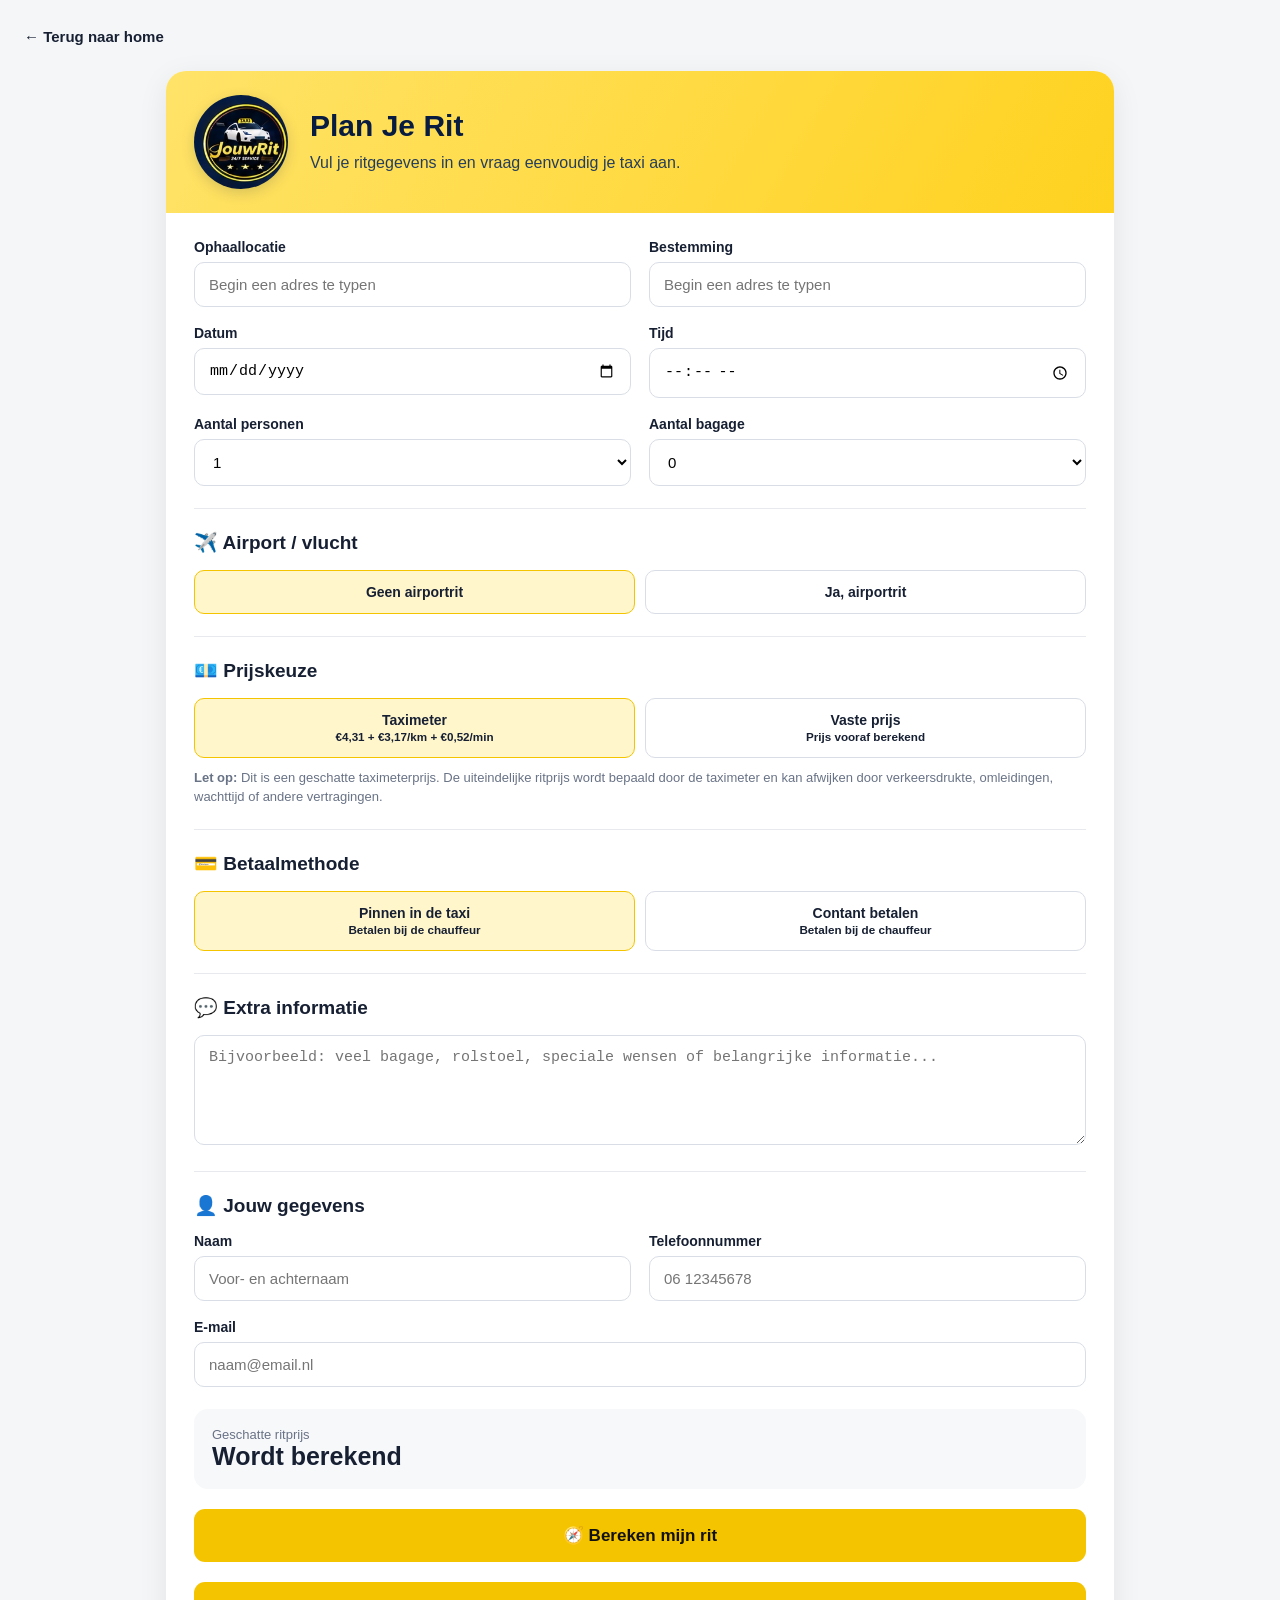
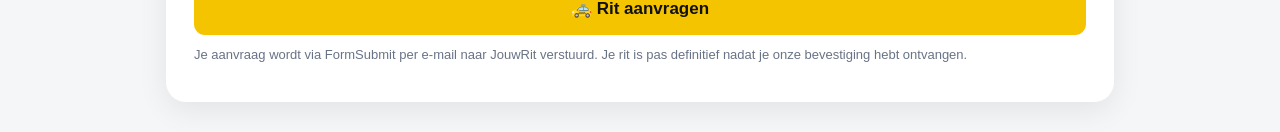
==== booking.html @ 636f3e0b "Add files via upload" ====
<!doctype html>
<html lang="nl">
<head>
<meta charset="utf-8">
<meta name="viewport" content="width=device-width, initial-scale=1">
<title>JouwRit – Plan Je Rit</title>
<style>
*{box-sizing:border-box} body{margin:0;font-family:Arial,sans-serif;background:#f5f6f8;color:#172033}
.wrap{max-width:980px;margin:30px auto;padding:0 16px}
.card{background:#fff;border-radius:20px;padding:28px;box-shadow:0 8px 30px rgba(0,0,0,.08)}
h1{margin:0 0 6px;font-size:30px}.sub{color:#697386;margin-bottom:24px}
.grid{display:grid;grid-template-columns:1fr 1fr;gap:18px}
.full{grid-column:1/-1}
label{display:block;font-weight:700;font-size:14px;margin-bottom:7px}
input,select,textarea{width:100%;padding:13px 14px;border:1px solid #d9dde5;border-radius:10px;font-size:15px;background:#fff}
.autocomplete{position:relative}
.suggestions{position:absolute;z-index:20;top:100%;left:0;right:0;margin-top:5px;background:#fff;border:1px solid #d9dde5;border-radius:10px;box-shadow:0 10px 25px rgba(0,0,0,.13);overflow:hidden}
.suggestions:empty{display:none}
.suggestion{width:100%;margin:0;padding:12px 14px;border:0;border-bottom:1px solid #edf0f4;border-radius:0;background:#fff;color:#172033;text-align:left;font-size:14px;font-weight:400;cursor:pointer}
.suggestion:last-child{border-bottom:0}.suggestion:hover,.suggestion:focus{background:#fff6cc;outline:none}
.suggestion strong{display:block;margin-bottom:3px}.suggestion small{display:block;color:#697386;white-space:nowrap;overflow:hidden;text-overflow:ellipsis}
textarea{min-height:110px;resize:vertical}
.section{border-top:1px solid #e7e9ee;margin-top:22px;padding-top:22px}
.section h2{font-size:19px;margin:0 0 16px}
.choice{display:flex;gap:10px}.choice label{flex:1;margin:0}
.choice input{display:none}.choice span{display:block;border:1px solid #d9dde5;border-radius:10px;padding:13px;text-align:center;cursor:pointer}
.choice input:disabled+span{background:#f2f3f5;color:#697386;cursor:not-allowed}.choice{flex-wrap:wrap}.choice label{min-width:160px}.choice input:checked+span{border-color:#f4c400;background:#fff6cc}
.hidden{display:none}
.price{margin-top:22px;background:#f7f8fa;border-radius:14px;padding:18px;display:flex;justify-content:space-between;align-items:center;gap:15px}
.price strong{font-size:25px}.muted{color:#697386;font-size:13px}
button{width:100%;margin-top:20px;padding:16px;border:0;border-radius:11px;background:#f4c400;color:#111;font-size:17px;font-weight:800;cursor:pointer}
.note{font-size:13px;color:#697386;margin-top:10px;line-height:1.5}
@media(max-width:700px){.grid{grid-template-columns:1fr}.full{grid-column:auto}.card{padding:20px}}

.home-link{display:flex;width:max-content;margin-right:auto!important;margin-left:0!important;align-items:center;gap:8px;margin:0 0 18px;color:#172033;font-size:15px;font-weight:700;text-decoration:none;padding:8px 0}
.home-link:hover{text-decoration:underline}.home-link:focus-visible{outline:3px solid #d6a900;outline-offset:5px;border-radius:3px}
.booking-banner{display:flex;align-items:center;gap:22px;background:linear-gradient(120deg,#ffe369,#ffd21f);margin:-28px -28px 26px;padding:24px 28px;border-radius:20px 20px 0 0;color:#071c40}
.booking-logo{display:block;width:94px;height:94px;object-fit:cover;border-radius:50%;flex:0 0 94px;box-shadow:0 4px 14px rgba(7,28,64,.16)}
.booking-banner h1{color:#071c40;margin:0 0 8px}.booking-banner .sub{color:#263e5d;line-height:1.5;margin:0}
@media(max-width:700px){.booking-banner{margin:-20px -20px 22px;padding:20px;gap:16px}.booking-logo{width:76px;height:76px;flex-basis:76px}.booking-banner h1{font-size:27px}}
@media(max-width:400px){.booking-banner{gap:12px;padding:20px 16px}.booking-logo{width:62px;height:62px;flex-basis:62px}.booking-banner h1{font-size:24px}.booking-banner .sub{font-size:14px}}
</style>
</head>
<body>
<nav aria-label="Terug naar homepage" style="padding:20px 24px 0;text-align:left"><a class="home-link" href="index.html">← Terug naar home</a></nav>
<div class="wrap" style="margin-top:0">
  <div class="card">
    <header class="booking-banner">
      <img class="booking-logo" src="assets/jouwrit-logo.png" alt="JouwRit Taxi Service" width="94" height="94">
      <div><h1>Plan Je Rit</h1><p class="sub">Vul je ritgegevens in en vraag eenvoudig je taxi aan.</p></div>
    </header>

    <div class="grid">
      <div><label for="pickup">Ophaallocatie</label><div class="autocomplete"><input id="pickup" placeholder="Begin een adres te typen" autocomplete="off" aria-autocomplete="list"><div id="pickupSuggestions" class="suggestions" role="listbox"></div></div></div>
      <div><label for="destination">Bestemming</label><div class="autocomplete"><input id="destination" placeholder="Begin een adres te typen" autocomplete="off" aria-autocomplete="list"><div id="destinationSuggestions" class="suggestions" role="listbox"></div></div></div>
      <div><div><label>Datum</label><input id="date" type="date"></div></div>
      <div><div><label>Tijd</label><input id="time" type="time"></div></div>
      <div><div><label>Aantal personen</label><select id="passengers"><option>1</option><option>2</option><option>3</option><option>4</option></select></div></div>
      <div><div><label>Aantal bagage</label><select id="luggage"><option>0</option><option>1</option><option>2</option><option>3</option><option>4</option><option>5+</option></select></div></div>
    </div>

    <div class="section">
      <h2>✈️ Airport / vlucht</h2>
      <div class="choice">
        <label><input type="radio" name="airport" value="no" checked onchange="toggleAirport(false)"><span>Geen airportrit</span></label>
        <label><input type="radio" name="airport" value="yes" onchange="toggleAirport(true)"><span>Ja, airportrit</span></label>
      </div>
      <div id="airportFields" class="grid hidden" style="margin-top:18px">
        <div><label>Airport</label><input id="airport" placeholder="Bijv. Eindhoven Airport"></div>
        <div><label>Vluchtnummer</label><input id="flight" placeholder="Bijv. KL1234"></div>
        <div><label>Type</label><select id="flightType"><option>Aankomst</option><option>Vertrek</option></select></div>
        <div><label>Vluchttijd</label><input id="flightTime" type="time"></div>
      </div>
    </div>

    <div class="section">
      <h2>💶 Prijskeuze</h2>
      <div class="choice">
        <label><input type="radio" name="priceType" value="meter" checked onchange="togglePrice()"><span><b>Taximeter</b><br><small>€4,31 + €3,17/km + €0,52/min</small></span></label>
        <label><input type="radio" name="priceType" value="fixed" onchange="togglePrice()"><span><b>Vaste prijs</b><br><small>Prijs vooraf berekend</small></span></label>
      </div>
      <div id="meterInfo" class="note"><strong>Let op:</strong> Dit is een geschatte taximeterprijs. De uiteindelijke ritprijs wordt bepaald door de taximeter en kan afwijken door verkeersdrukte, omleidingen, wachttijd of andere vertragingen.</div>
      <div id="fixedInfo" class="note hidden">Een vaste prijs wordt na controle van de route vooraf bepaald.</div>
    </div>
    <div class="section">
  <h2>💳 Betaalmethode</h2>
  <div class="choice">
    <label id="onlinePayment" class="hidden">
      <input type="radio" name="paymentMethod" value="Online betalen na bevestiging" disabled>
      <span><b>Online betalen</b><br><small>Binnenkort beschikbaar</small></span>
    </label>

    <label>
      <input type="radio" name="paymentMethod" value="Pinnen in de taxi" checked>
      <span><b>Pinnen in de taxi</b><br><small>Betalen bij de chauffeur</small></span>
    </label>

    <label>
      <input type="radio" name="paymentMethod" value="Contant betalen">
      <span><b>Contant betalen</b><br><small>Betalen bij de chauffeur</small></span>
    </label>
  </div>
</div>

    <div class="section">
      <h2>💬 Extra informatie</h2>
      <textarea id="extra" placeholder="Bijvoorbeeld: veel bagage, rolstoel, speciale wensen of belangrijke informatie..."></textarea>
    </div>

    <div class="section">
      <h2>👤 Jouw gegevens</h2>
      <div class="grid">
        <div><label>Naam</label><input id="name" placeholder="Voor- en achternaam"></div>
        <div><label>Telefoonnummer</label><input id="phone" type="tel" placeholder="06 12345678"></div>
        <div class="full"><label>E-mail</label><input id="email" type="email" placeholder="naam@email.nl"></div>
      </div>
    </div>

    <div class="price">
      <div><div class="muted">Geschatte ritprijs</div><strong id="price">Wordt berekend</strong></div>
      <div id="routeSummary" class="muted"></div>
    </div>

    <button id="calculateBooking" type="button" onclick="calculateRoute()">🧭 Bereken mijn rit</button>
    <button id="sendBooking" type="button" onclick="submitBooking()">🚕 Rit aanvragen</button>
    <div class="note">Je aanvraag wordt via FormSubmit per e-mail naar JouwRit verstuurd. Je rit is pas definitief nadat je onze bevestiging hebt ontvangen.</div>
    <div id="result" class="note" role="status" aria-live="polite"></div>
  </div>
</div>

<script src="route-client.js"></script>
<script>
function toggleAirport(show){document.getElementById('airportFields').classList.toggle('hidden',!show)}
function togglePrice(){
 const fixed=document.querySelector('input[name=priceType]:checked').value==='fixed';
 document.getElementById('fixedInfo').classList.toggle('hidden',!fixed);
 document.getElementById('meterInfo').classList.toggle('hidden',fixed);
 document.getElementById('onlinePayment').classList.toggle('hidden',!fixed);
}
document.querySelectorAll('input[name="priceType"]').forEach(input=>input.addEventListener('change',()=>{
 document.getElementById('meterInfo').classList.toggle('hidden',document.querySelector('input[name="priceType"]:checked').value==='fixed');
}));
JouwRit.attach('pickup','pickupSuggestions',resetBooking);
JouwRit.attach('destination','destinationSuggestions',resetBooking);
let bookingVersion=0;
function resetBooking(){bookingVersion++;window.jouwritRoute=null;document.getElementById('price').textContent='Wordt berekend';document.getElementById('routeSummary').textContent='';document.getElementById('result').textContent='';}
async function calculateRoute(){
  resetBooking();
  const version=bookingVersion,result=document.getElementById('result');
  const button=document.getElementById('calculateBooking');
  button.disabled=true;result.textContent='Route wordt berekend…';
  try{
    const route=await JouwRit.calculate('pickup','destination');
    if(version!==bookingVersion)return;
    window.jouwritRoute=route;
    document.getElementById('price').textContent=JouwRit.money(route.price);
    document.getElementById('routeSummary').textContent=JouwRit.summary(route);
    result.textContent='Route en geschatte taximeterprijs berekend.';
  }catch(e){if(version===bookingVersion)result.textContent=e.message;}
  finally{button.disabled=false;}
}
const bookingParams=new URLSearchParams(location.search);
for(const id of ['pickup','destination']){
  const input=document.getElementById(id);input.value=bookingParams.get(id)||'';
  const lat=bookingParams.get(id+'Lat'),lon=bookingParams.get(id+'Lon');
  if(lat!==null&&lon!==null&&JouwRit.validPoint(Number(lat),Number(lon))){input.dataset.lat=lat;input.dataset.lon=lon;input.dataset.address=input.value;}
}
if(bookingParams.get('priceType')==='fixed')document.querySelector('input[name="priceType"][value="fixed"]').checked=true;
togglePrice();
document.getElementById('meterInfo').classList.toggle('hidden',bookingParams.get('priceType')==='fixed');
// Online payment is displayed for fixed-price rides; activation awaits payment-provider setup.
if(document.getElementById('pickup').value&&document.getElementById('destination').value)calculateRoute();

function submitBooking(){
  const required=[
    ['pickup','Ophaallocatie'],
    ['destination','Bestemming'],
    ['date','Datum'],
    ['time','Tijd'],
    ['name','Naam'],
    ['phone','Telefoonnummer'],
    ['email','E-mail']
  ];

  for(const [id,label] of required){
    if(!document.getElementById(id).value.trim()){
      document.getElementById('result').textContent='Vul eerst '+label+' in.';
      document.getElementById(id).focus();
      return;
    }
  }

  if(!document.getElementById('email').checkValidity()){
    document.getElementById('email').reportValidity();
    return;
  }

  if(!window.jouwritRoute){
    document.getElementById('result').textContent='Bereken eerst de route en prijs.';
    return;
  }

  const value=id=>document.getElementById(id)?.value?.trim()||'-';
  const rit=window.jouwritRoute;
 const prijskeuze=document.querySelector('input[name="priceType"]:checked').value==='fixed' ? 'Vaste prijs' : 'Taximeter';
  const betaalmethode=document.querySelector('input[name="paymentMethod"]:checked').value;

const bericht=`NIEUWE JOUWRIT AANVRAAG

KLANTGEGEVENS
Naam: ${value('name')}
Telefoon: ${value('phone')}
E-mail: ${value('email')}
Betaalmethode: ${betaalmethode}

RITGEGEVENS
Ophalen: ${rit.pickup}
Bestemming: ${rit.destination}
Datum: ${value('date')}
Tijd: ${value('time')}
Personen: ${value('passengers')}
Bagage: ${value('luggage')}

VLUCHTGEGEVENS
Airportrit: ${document.querySelector('input[name="airport"]:checked')?.value==="yes"?'Ja':'Nee'}
Airport: ${value('airport')}
Vluchtnummer: ${value('flight')}
Vluchttype: ${value('flightType')}
Vluchttijd: ${value('flightTime')}
Extra informatie: ${value('extra')}

PRIJS EN AFSTAND
Afstand: ${rit.km.toFixed(1)} km
Geschatte reistijd: ${Math.round(rit.min)} minuten
Geschatte ritprijs: €${rit.price.toFixed(2).replace('.',',')}
Prijskeuze: ${prijskeuze}`;

  const confirmation='Bedankt voor uw aanvraag. Wij controleren de beschikbaarheid en bevestigen uw rit zo snel mogelijk. Uw rit is pas definitief nadat u onze bevestiging heeft ontvangen.';
  const form=document.createElement('form');
  form.method='POST';
  form.action='https://formsubmit.co/kaamilcabdi@hotmail.com';
  const next=new URL('booking.html',location.href);
  next.searchParams.set('sent','1');
  const fields={
    _subject:'Nieuwe JouwRit aanvraag – '+value('date')+' '+value('time'),
    _template:'table',
    _next:next.href,
    _autoresponse:confirmation,
    name:value('name'),
    email:value('email'),
    Telefoon:value('phone'),
    Ritgegevens:bericht
  };
  for(const [name,value] of Object.entries(fields)){
    const input=document.createElement('input');
    input.type='hidden';input.name=name;input.value=value;form.appendChild(input);
  }
  document.body.appendChild(form);
  document.getElementById('result').textContent='Je wordt doorgestuurd om je aanvraag veilig te verzenden…';
  form.submit();

}
if(bookingParams.get('sent')==='1'){
  const notice=document.createElement('div');
  notice.className='card';notice.setAttribute('role','status');notice.style.marginBottom='20px';
  const heading=document.createElement('h1');heading.textContent='Bedankt voor uw aanvraag';
  const message=document.createElement('p');message.textContent='Wij controleren de beschikbaarheid en bevestigen uw rit zo snel mogelijk. Uw rit is pas definitief nadat u onze bevestiging heeft ontvangen.';
  notice.append(heading,message);document.querySelector('.wrap').prepend(notice);
  history.replaceState(null,'',location.pathname);
}
</script>
</body>
</html>
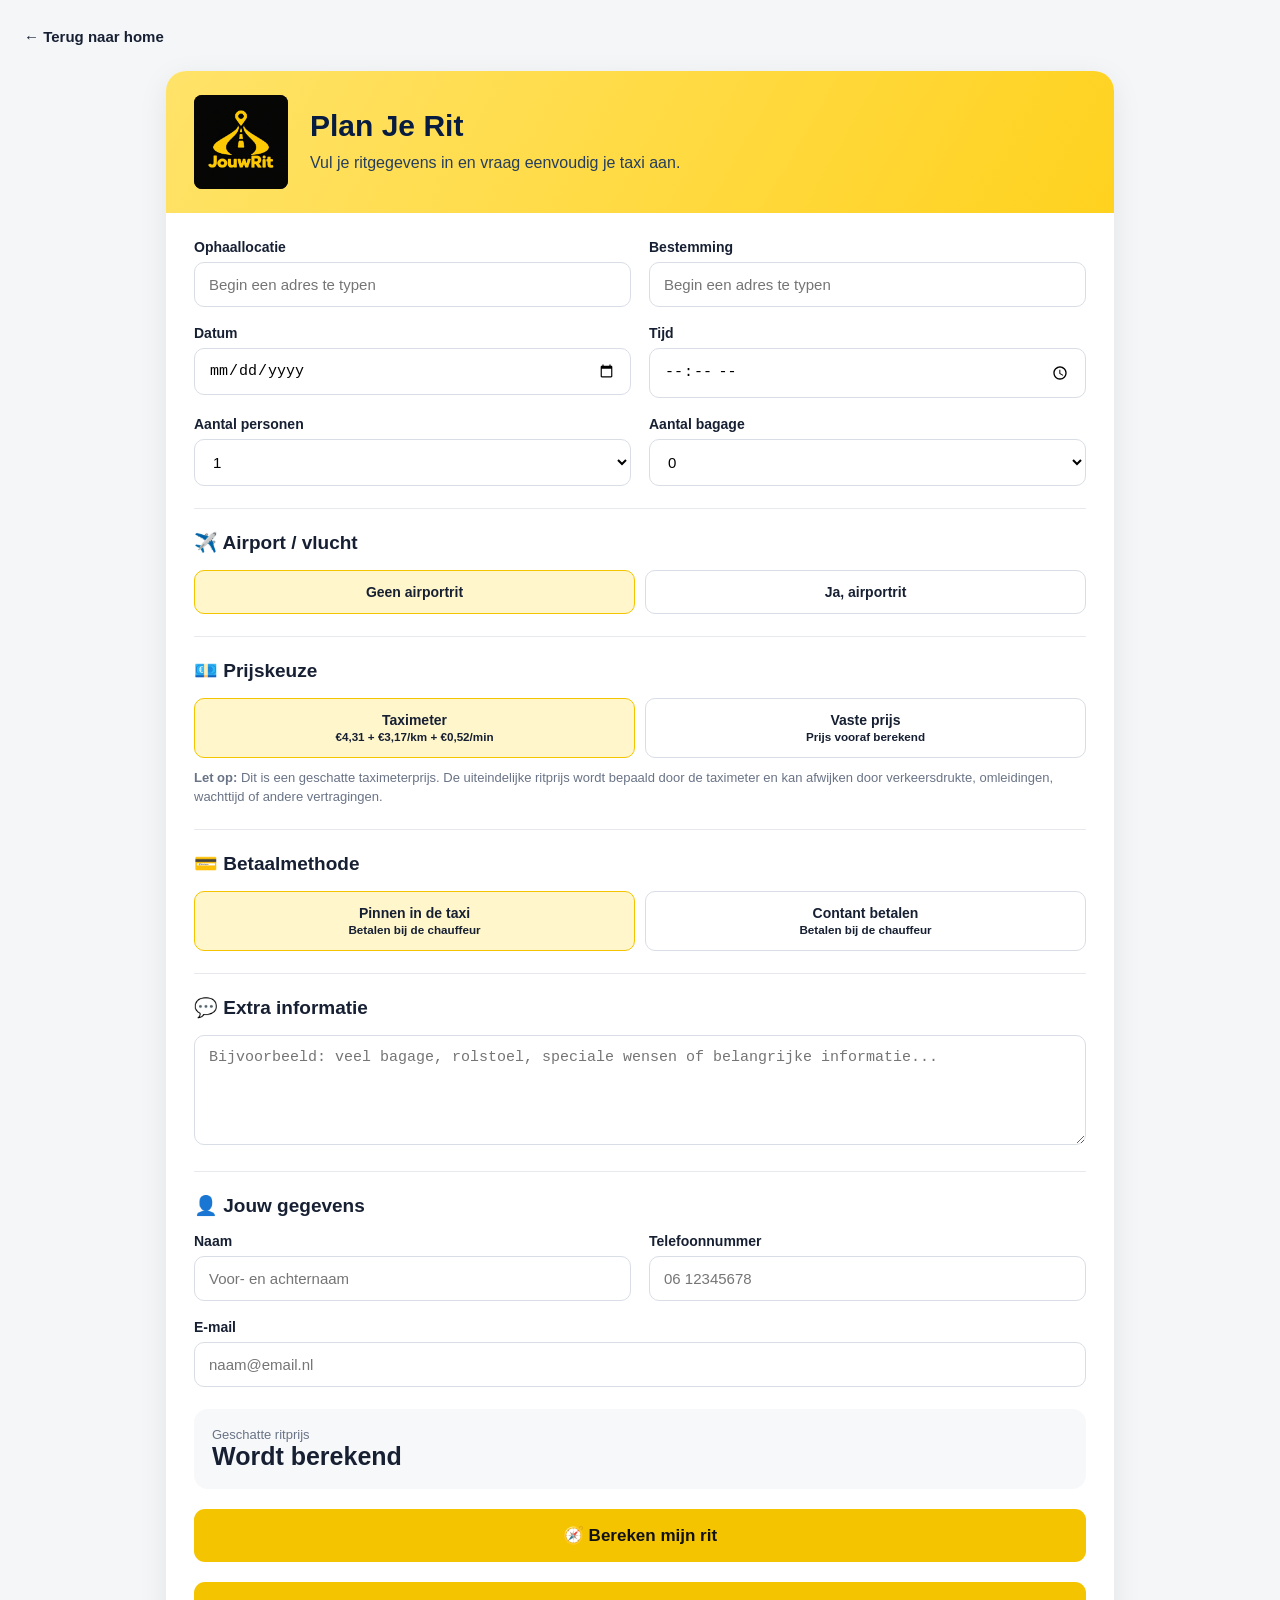
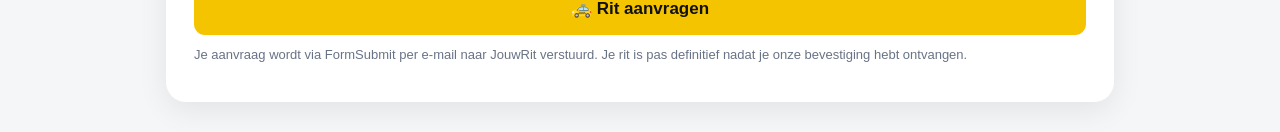
==== commit d9a75b85: "Add files via upload" ====
--- a/booking.html
+++ b/booking.html
@@ -39,6 +39,8 @@
 .booking-banner h1{color:#071c40;margin:0 0 8px}.booking-banner .sub{color:#263e5d;line-height:1.5;margin:0}
 @media(max-width:700px){.booking-banner{margin:-20px -20px 22px;padding:20px;gap:16px}.booking-logo{width:76px;height:76px;flex-basis:76px}.booking-banner h1{font-size:27px}}
 @media(max-width:400px){.booking-banner{gap:12px;padding:20px 16px}.booking-logo{width:62px;height:62px;flex-basis:62px}.booking-banner h1{font-size:24px}.booking-banner .sub{font-size:14px}}
+
+.booking-logo{object-fit:contain;border-radius:8px;box-shadow:none;background:#202326}
 </style>
 </head>
 <body>
@@ -46,7 +48,7 @@
 <div class="wrap" style="margin-top:0">
   <div class="card">
     <header class="booking-banner">
-      <img class="booking-logo" src="assets/jouwrit-logo.png" alt="JouwRit Taxi Service" width="94" height="94">
+      <img class="booking-logo" src="assets/jouwrit-road-pin.png" alt="JouwRit Taxi Service" width="94" height="94">
       <div><h1>Plan Je Rit</h1><p class="sub">Vul je ritgegevens in en vraag eenvoudig je taxi aan.</p></div>
     </header>
 
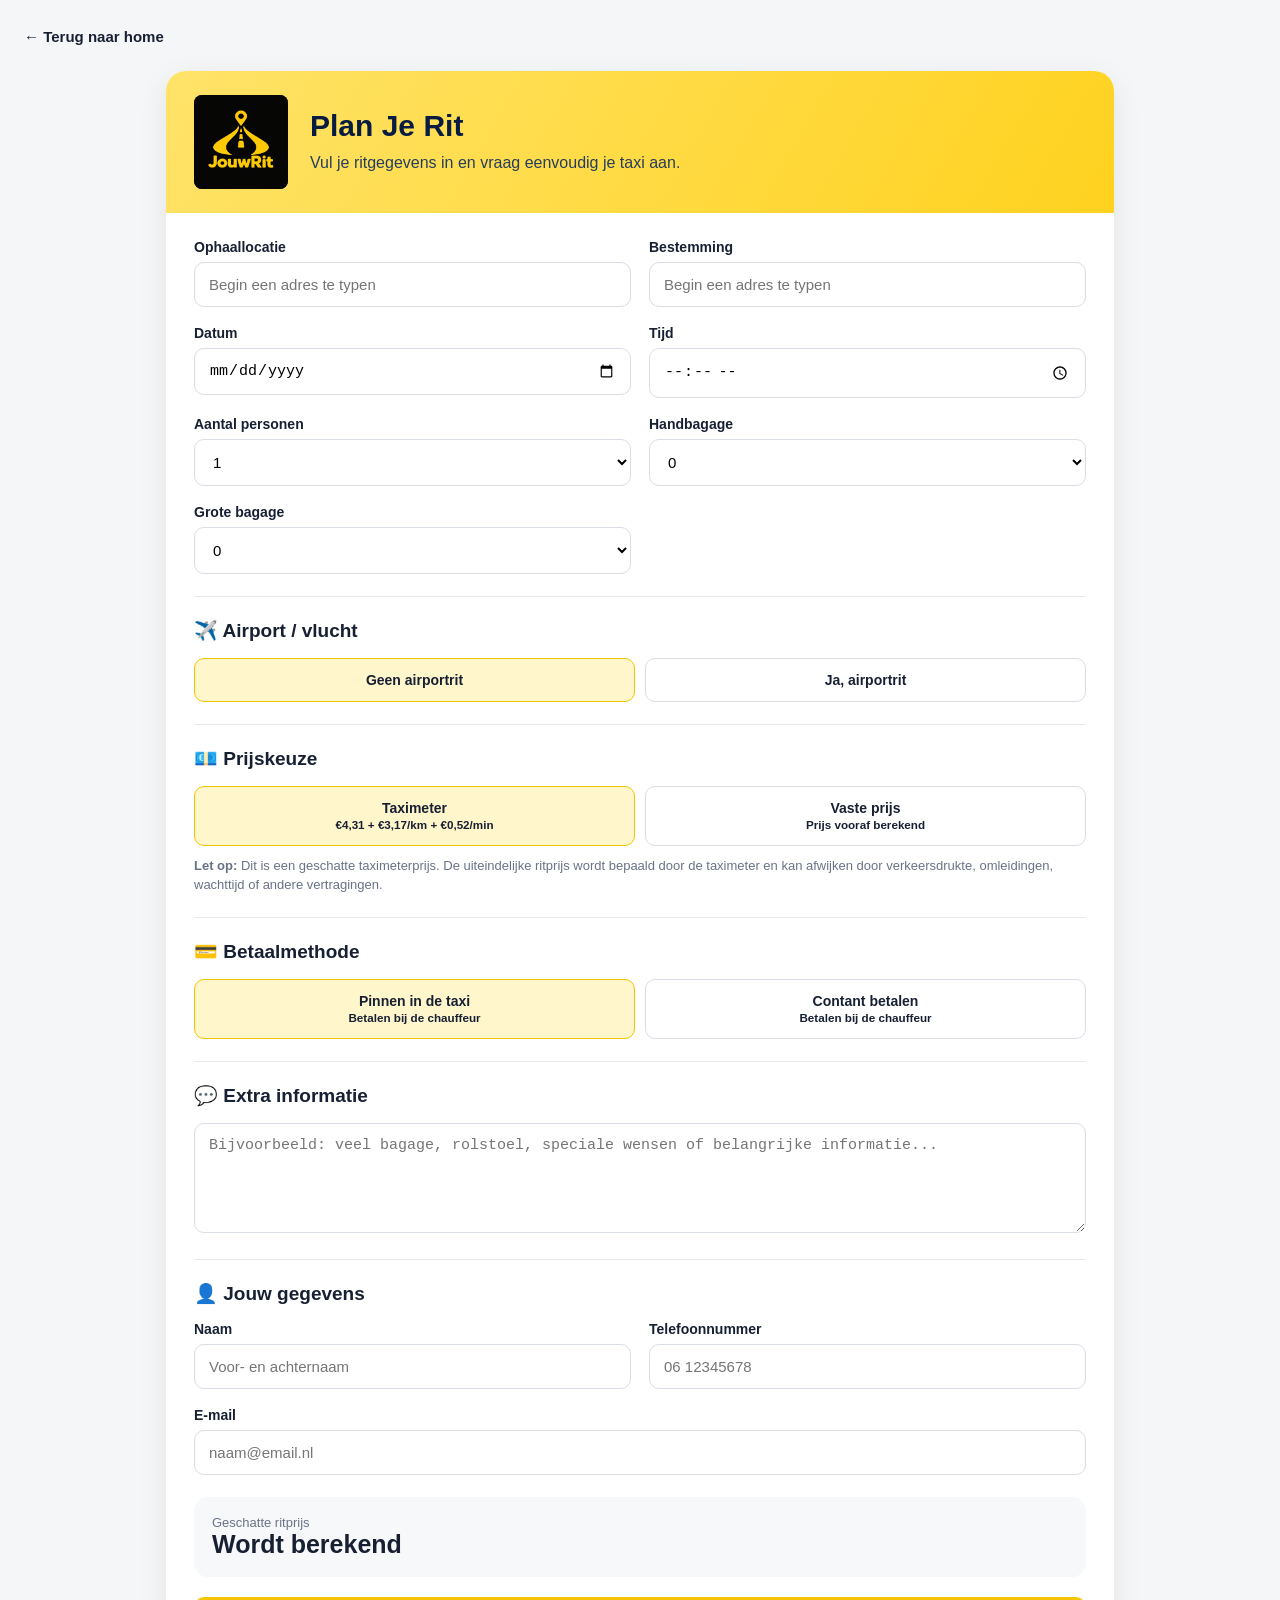
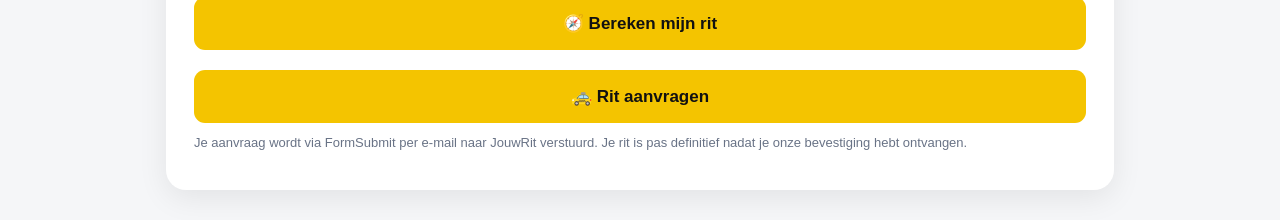
==== commit 537c54c8: "Add files via upload" ====
--- a/booking.html
+++ b/booking.html
@@ -58,7 +58,8 @@
       <div><div><label>Datum</label><input id="date" type="date"></div></div>
       <div><div><label>Tijd</label><input id="time" type="time"></div></div>
       <div><div><label>Aantal personen</label><select id="passengers"><option>1</option><option>2</option><option>3</option><option>4</option></select></div></div>
-      <div><div><label>Aantal bagage</label><select id="luggage"><option>0</option><option>1</option><option>2</option><option>3</option><option>4</option><option>5+</option></select></div></div>
+      <div><div><label>Handbagage</label><select id="handLuggage"><option>0</option><option>1</option><option>2</option><option>3</option><option>4</option></select></div></div>
+      <div><div><label>Grote bagage</label><select id="largeLuggage"><option>0</option><option>1</option><option>2</option><option>3</option><option>4</option></select></div></div>
     </div>
 
     <div class="section">
@@ -68,7 +69,8 @@
         <label><input type="radio" name="airport" value="yes" onchange="toggleAirport(true)"><span>Ja, airportrit</span></label>
       </div>
       <div id="airportFields" class="grid hidden" style="margin-top:18px">
-        <div><label>Airport</label><input id="airport" placeholder="Bijv. Eindhoven Airport"></div>
+        <div><label>Luchthaven</label><select id="airport" onchange="toggleOtherAirport()"><option value="">Kies een luchthaven</option><option>Eindhoven Airport</option><option>Amsterdam Airport Schiphol</option><option>Weeze Airport</option><option>Düsseldorf Airport</option><option>Rotterdam The Hague Airport</option><option>Brussels Airport</option><option value="other">Andere luchthaven</option></select></div>
+        <div id="otherAirportWrap" class="hidden"><label>Andere luchthaven</label><input id="otherAirport" placeholder="Vul luchthaven in"></div>
         <div><label>Vluchtnummer</label><input id="flight" placeholder="Bijv. KL1234"></div>
         <div><label>Type</label><select id="flightType"><option>Aankomst</option><option>Vertrek</option></select></div>
         <div><label>Vluchttijd</label><input id="flightTime" type="time"></div>
@@ -132,7 +134,8 @@
 
 <script src="route-client.js"></script>
 <script>
-function toggleAirport(show){document.getElementById('airportFields').classList.toggle('hidden',!show)}
+function toggleAirport(show){document.getElementById('airportFields').classList.toggle('hidden',!show);if(!show){document.getElementById('airport').value='';document.getElementById('otherAirport').value='';toggleOtherAirport();}}
+function toggleOtherAirport(){document.getElementById('otherAirportWrap').classList.toggle('hidden',document.getElementById('airport').value!=='other')}
 function togglePrice(){
  const fixed=document.querySelector('input[name=priceType]:checked').value==='fixed';
  document.getElementById('fixedInfo').classList.toggle('hidden',!fixed);
@@ -221,11 +224,12 @@
 Datum: ${value('date')}
 Tijd: ${value('time')}
 Personen: ${value('passengers')}
-Bagage: ${value('luggage')}
+Handbagage: ${value('handLuggage')}
+Grote bagage: ${value('largeLuggage')}
 
 VLUCHTGEGEVENS
 Airportrit: ${document.querySelector('input[name="airport"]:checked')?.value==="yes"?'Ja':'Nee'}
-Airport: ${value('airport')}
+Airport: ${document.getElementById('airport').value==='other'?value('otherAirport'):value('airport')}
 Vluchtnummer: ${value('flight')}
 Vluchttype: ${value('flightType')}
 Vluchttijd: ${value('flightTime')}
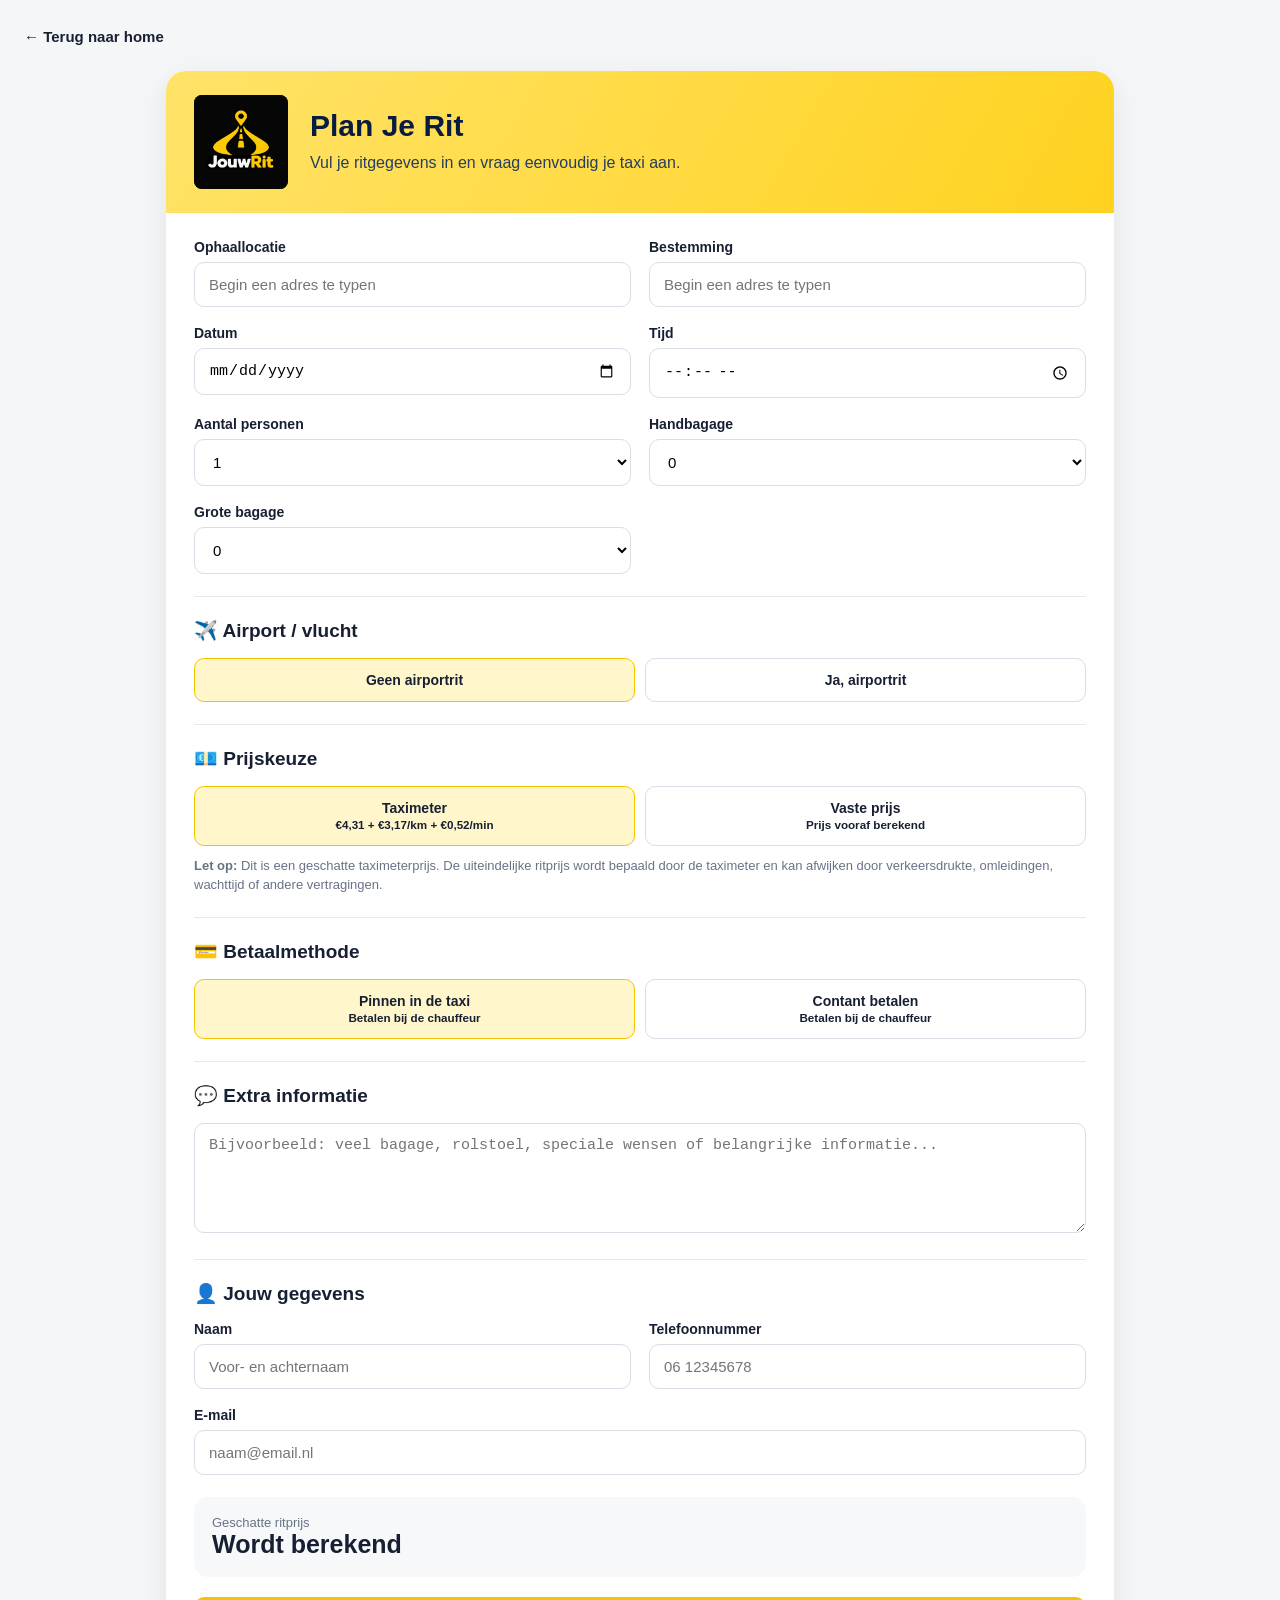
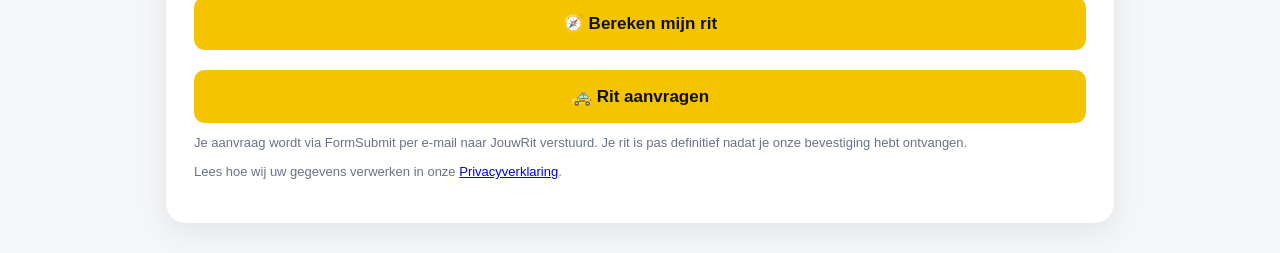
==== commit aa123556: "Add files via upload" ====
--- a/booking.html
+++ b/booking.html
@@ -41,14 +41,16 @@
 @media(max-width:400px){.booking-banner{gap:12px;padding:20px 16px}.booking-logo{width:62px;height:62px;flex-basis:62px}.booking-banner h1{font-size:24px}.booking-banner .sub{font-size:14px}}
 
 .booking-logo{object-fit:contain;border-radius:8px;box-shadow:none;background:#202326}
+.airport-offer{margin-top:18px;padding:14px 16px;background:#fff6cc;border:1px solid #e9cf66;border-radius:10px;line-height:1.5;font-size:14px}
 </style>
+<link rel="stylesheet" href="brand-privacy.css">
 </head>
 <body>
 <nav aria-label="Terug naar homepage" style="padding:20px 24px 0;text-align:left"><a class="home-link" href="index.html">← Terug naar home</a></nav>
 <div class="wrap" style="margin-top:0">
   <div class="card">
     <header class="booking-banner">
-      <img class="booking-logo" src="assets/jouwrit-road-pin.png" alt="JouwRit Taxi Service" width="94" height="94">
+      <img class="booking-logo" src="assets/jouwrit-brand.svg" alt="JouwRit Taxi Service" width="94" height="94">
       <div><h1>Plan Je Rit</h1><p class="sub">Vul je ritgegevens in en vraag eenvoudig je taxi aan.</p></div>
     </header>
 
@@ -69,12 +71,14 @@
         <label><input type="radio" name="airport" value="yes" onchange="toggleAirport(true)"><span>Ja, airportrit</span></label>
       </div>
       <div id="airportFields" class="grid hidden" style="margin-top:18px">
-        <div><label>Luchthaven</label><select id="airport" onchange="toggleOtherAirport()"><option value="">Kies een luchthaven</option><option>Eindhoven Airport</option><option>Amsterdam Airport Schiphol</option><option>Weeze Airport</option><option>Düsseldorf Airport</option><option>Rotterdam The Hague Airport</option><option>Brussels Airport</option><option value="other">Andere luchthaven</option></select></div>
+        <div><label for="airport">Luchthaven</label><select id="airport" onchange="toggleOtherAirport();syncAirportOffer(true)"><option value="">Kies een luchthaven</option><option>Eindhoven Airport</option><option>Amsterdam Airport Schiphol</option><option>Weeze Airport</option><option>Düsseldorf Airport</option><option>Rotterdam The Hague Airport</option><option>Brussels Airport</option><option value="other">Andere luchthaven</option></select></div>
         <div id="otherAirportWrap" class="hidden"><label>Andere luchthaven</label><input id="otherAirport" placeholder="Vul luchthaven in"></div>
         <div><label>Vluchtnummer</label><input id="flight" placeholder="Bijv. KL1234"></div>
-        <div><label>Type</label><select id="flightType"><option>Aankomst</option><option>Vertrek</option></select></div>
+        <div><label for="flightType">Type</label><select id="flightType" onchange="syncAirportOffer(true)"><option value="Vertrek">Naar de luchthaven (Vertrek)</option><option value="Aankomst">Vanaf de luchthaven (Aankomst)</option></select></div>
         <div><label>Vluchttijd</label><input id="flightTime" type="time"></div>
+        <p class="note full" id="airportOfferTerms"></p>
       </div>
+      <div id="airportOfferNotice" class="airport-offer hidden" role="status" aria-live="polite"></div>
     </div>
 
     <div class="section">
@@ -121,21 +125,57 @@
     </div>
 
     <div class="price">
-      <div><div class="muted">Geschatte ritprijs</div><strong id="price">Wordt berekend</strong></div>
+      <div><div class="muted" id="priceLabel">Geschatte ritprijs</div><strong id="price">Wordt berekend</strong></div>
       <div id="routeSummary" class="muted"></div>
     </div>
 
     <button id="calculateBooking" type="button" onclick="calculateRoute()">🧭 Bereken mijn rit</button>
     <button id="sendBooking" type="button" onclick="submitBooking()">🚕 Rit aanvragen</button>
     <div class="note">Je aanvraag wordt via FormSubmit per e-mail naar JouwRit verstuurd. Je rit is pas definitief nadat je onze bevestiging hebt ontvangen.</div>
+    <p class="note">Lees hoe wij uw gegevens verwerken in onze <a href="privacyverklaring.html">Privacyverklaring</a>.</p>
     <div id="result" class="note" role="status" aria-live="polite"></div>
   </div>
 </div>
 
 <script src="route-client.js"></script>
+<script src="airport-offers.js"></script>
 <script>
-function toggleAirport(show){document.getElementById('airportFields').classList.toggle('hidden',!show);if(!show){document.getElementById('airport').value='';document.getElementById('otherAirport').value='';toggleOtherAirport();}}
+function toggleAirport(show){document.getElementById('airportFields').classList.toggle('hidden',!show);if(!show){document.getElementById('airport').value='';document.getElementById('otherAirport').value='';toggleOtherAirport();}syncAirportOffer(true);}
 function toggleOtherAirport(){document.getElementById('otherAirportWrap').classList.toggle('hidden',document.getElementById('airport').value!=='other')}
+let airportDestination='',previousDestination='',previousPriceType=null;
+function selectedAirportOffer(){
+ if(document.querySelector('input[name="airport"]:checked').value!=='yes'||document.getElementById('flightType').value!=='Vertrek')return null;
+ return JouwRitAirportOffers.get(document.getElementById('airport').value);
+}
+function setDestination(value){
+ const input=document.getElementById('destination');input.value=value;
+ for(const key of ['lat','lon','address','pdokId'])delete input.dataset[key];
+ input.dispatchEvent(new Event('input',{bubbles:true}));
+ // Close suggestions and cancel any old search when using a dropdown destination.
+ input.dispatchEvent(new KeyboardEvent('keydown',{key:'Escape',bubbles:true}));
+}
+function refreshAirportNotice(){
+ const offer=selectedAirportOffer(),notice=document.getElementById('airportOfferNotice');
+ notice.classList.toggle('hidden',!offer);
+ if(offer)notice.textContent='Vaste luchthavenprijs: '+JouwRit.money(offer.price)+' voor een enkele reis naar '+document.getElementById('airport').value+'. Alleen vanuit '+JouwRitAirportOffers.area()+'. Vul uw ophaaladres met huisnummer in en bereken de rit om het tarief te bevestigen. Geen retourrit.';
+}
+function syncAirportOffer(recalculate=false){
+ const offer=selectedAirportOffer(),destination=document.getElementById('destination');
+ if(offer){
+  if(!airportDestination){previousDestination=destination.value;previousPriceType=document.querySelector('input[name="priceType"]:checked').value;}
+  airportDestination=offer.destination;
+  if(destination.value!==airportDestination)setDestination(airportDestination);
+  destination.readOnly=true;
+  document.querySelector('input[name="priceType"][value="fixed"]').checked=true;
+ }else{
+  destination.readOnly=false;
+  if(airportDestination&&destination.value===airportDestination)setDestination(previousDestination);
+  airportDestination='';
+  if(previousPriceType){document.querySelector('input[name="priceType"][value="'+previousPriceType+'"]').checked=true;previousPriceType=null;}
+ }
+ resetBooking();togglePrice();
+ if(recalculate&&offer&&document.getElementById('pickup').value.trim())calculateRoute();
+}
 function togglePrice(){
  const fixed=document.querySelector('input[name=priceType]:checked').value==='fixed';
  document.getElementById('fixedInfo').classList.toggle('hidden',!fixed);
@@ -148,21 +188,42 @@
 JouwRit.attach('pickup','pickupSuggestions',resetBooking);
 JouwRit.attach('destination','destinationSuggestions',resetBooking);
 let bookingVersion=0;
-function resetBooking(){bookingVersion++;window.jouwritRoute=null;document.getElementById('price').textContent='Wordt berekend';document.getElementById('routeSummary').textContent='';document.getElementById('result').textContent='';}
+function resetBooking(){bookingVersion++;document.getElementById('calculateBooking').disabled=false;window.jouwritRoute=null;document.getElementById('price').textContent='Wordt berekend';document.getElementById('priceLabel').textContent='Geschatte ritprijs';document.getElementById('routeSummary').textContent='';document.getElementById('result').textContent='';document.getElementById('fixedInfo').textContent='Een vaste prijs wordt na controle van de route vooraf bepaald.';document.querySelectorAll('input[name="priceType"]').forEach(input=>input.disabled=false);refreshAirportNotice();}
 async function calculateRoute(){
   resetBooking();
   const version=bookingVersion,result=document.getElementById('result');
+  const offer=selectedAirportOffer(),airport=document.getElementById('airport').value;
+  const pickupInput=document.getElementById('pickup').value,destinationInput=document.getElementById('destination').value;
   const button=document.getElementById('calculateBooking');
   button.disabled=true;result.textContent='Route wordt berekend…';
   try{
     const route=await JouwRit.calculate('pickup','destination');
     if(version!==bookingVersion)return;
+    if(offer){
+     if(destinationInput!==offer.destination)throw new Error('Kies de luchthaven opnieuw en bereken de rit.');
+     result.textContent='Ophaaladres en luchthaventarief worden gecontroleerd…';
+     const area=await JouwRitAirportOffers.checkPickup(route);
+     if(version!==bookingVersion)return;
+     if(area.eligible){
+      route.price=offer.price;route.airportOffer={airport,town:area.town};
+      document.querySelector('input[name="priceType"][value="fixed"]').checked=true;
+      document.querySelectorAll('input[name="priceType"]').forEach(input=>input.disabled=true);
+      document.getElementById('priceLabel').textContent='Vaste luchthavenprijs · enkele reis';
+      document.getElementById('fixedInfo').textContent='Vaste prijs voor deze enkele reis van '+area.town+' naar '+airport+'. Geen retourrit inbegrepen.';
+      document.getElementById('airportOfferNotice').textContent='Vaste luchthavenprijs bevestigd: '+JouwRit.money(offer.price)+' — enkele reis van '+area.town+' naar '+airport+'.';
+     }else{
+      document.querySelector('input[name="priceType"][value="meter"]').checked=true;
+      document.getElementById('airportOfferNotice').textContent='Dit ophaaladres ligt in '+area.town+', buiten het actiegebied. De normale prijsberekening geldt voor deze rit.';
+     }
+     togglePrice();
+    }
+    route.inputSnapshot={pickup:pickupInput,destination:destinationInput,airport,flightType:document.getElementById('flightType').value};
     window.jouwritRoute=route;
     document.getElementById('price').textContent=JouwRit.money(route.price);
     document.getElementById('routeSummary').textContent=JouwRit.summary(route);
-    result.textContent='Route en geschatte taximeterprijs berekend.';
+    result.textContent=route.airportOffer?'Uw vaste luchthavenprijs is bevestigd. Vul uw gegevens in om de rit aan te vragen.':'Route en geschatte taximeterprijs berekend.';
   }catch(e){if(version===bookingVersion)result.textContent=e.message;}
-  finally{button.disabled=false;}
+  finally{if(version===bookingVersion)button.disabled=false;}
 }
 const bookingParams=new URLSearchParams(location.search);
 for(const id of ['pickup','destination']){
@@ -171,6 +232,9 @@
   if(lat!==null&&lon!==null&&JouwRit.validPoint(Number(lat),Number(lon))){input.dataset.lat=lat;input.dataset.lon=lon;input.dataset.address=input.value;}
 }
 if(bookingParams.get('priceType')==='fixed')document.querySelector('input[name="priceType"][value="fixed"]').checked=true;
+for(const option of document.getElementById('airport').options){const offer=JouwRitAirportOffers.get(option.value);if(offer){const name=option.value;option.value=name;option.textContent=name+' — '+JouwRit.money(offer.price)+'*';}}
+document.getElementById('airportOfferTerms').textContent=JouwRitAirportOffers.config.enabled?'* Alleen een enkele reis naar de luchthaven vanuit '+JouwRitAirportOffers.area()+'. Ophaaladres wordt gecontroleerd. Niet voor ophalen vanaf de luchthaven, retourritten of Eindhoven Airport.':'';
+if(bookingParams.get('airportOffer')==='1'){document.querySelector('input[name="airport"][value="yes"]').checked=true;document.getElementById('airportFields').classList.remove('hidden');}
 togglePrice();
 document.getElementById('meterInfo').classList.toggle('hidden',bookingParams.get('priceType')==='fixed');
 // Online payment is displayed for fixed-price rides; activation awaits payment-provider setup.
@@ -207,6 +271,10 @@
 
   const value=id=>document.getElementById(id)?.value?.trim()||'-';
   const rit=window.jouwritRoute;
+  if(rit.inputSnapshot&&(rit.inputSnapshot.pickup!==value('pickup')||rit.inputSnapshot.destination!==value('destination')||rit.inputSnapshot.airport!==document.getElementById('airport').value||rit.inputSnapshot.flightType!==document.getElementById('flightType').value)){
+   resetBooking();document.getElementById('result').textContent='Uw ritgegevens zijn gewijzigd. Bereken de rit opnieuw.';return;
+  }
+  if(rit.airportOffer){const offer=selectedAirportOffer();if(!offer||offer.price!==rit.price||rit.airportOffer.airport!==document.getElementById('airport').value){resetBooking();document.getElementById('result').textContent='Bereken de luchthavenprijs opnieuw.';return;}}
  const prijskeuze=document.querySelector('input[name="priceType"]:checked').value==='fixed' ? 'Vaste prijs' : 'Taximeter';
   const betaalmethode=document.querySelector('input[name="paymentMethod"]:checked').value;
 
@@ -238,8 +306,8 @@
 PRIJS EN AFSTAND
 Afstand: ${rit.km.toFixed(1)} km
 Geschatte reistijd: ${Math.round(rit.min)} minuten
-Geschatte ritprijs: €${rit.price.toFixed(2).replace('.',',')}
-Prijskeuze: ${prijskeuze}`;
+${rit.airportOffer?'Vaste luchthavenprijs (enkele reis)':'Geschatte ritprijs'}: €${rit.price.toFixed(2).replace('.',',')}
+Prijskeuze: ${prijskeuze}${rit.airportOffer?'\nLuchthaventarief: '+rit.airportOffer.town+' → '+rit.airportOffer.airport+'\nEnkele reis naar de luchthaven. Geen retourrit inbegrepen.':''}`;
 
   const confirmation='Bedankt voor uw aanvraag. Wij controleren de beschikbaarheid en bevestigen uw rit zo snel mogelijk. Uw rit is pas definitief nadat u onze bevestiging heeft ontvangen.';
   const form=document.createElement('form');
--- a/brand-privacy.css
+++ b/brand-privacy.css
@@ -0,0 +1 @@
+.footer-brand span,.logo b{color:#ffd21f}.footer-brand,.foot .logo{color:#fff}.privacy-link{font-size:13px;color:inherit;white-space:nowrap}.suggestion[aria-selected="true"]{background:#fff6cc;color:#172033}.address-status{display:block;font-size:12px;line-height:1.4;margin-top:4px}.address-status:empty{display:none}.suggestions{max-height:280px;overflow-y:auto}.privacy-copy{max-width:850px;margin:auto;padding:32px 24px 56px;line-height:1.7}.privacy-copy h1{font-size:38px;line-height:1.15}.privacy-copy h2{font-size:24px;line-height:1.3;margin-top:32px}.privacy-copy a{color:#ffd21f}.privacy-copy li{margin:8px 0}.privacy-footer{padding:22px 24px;border-top:1px solid #596066;font-size:14px}.privacy-footer a{color:inherit}
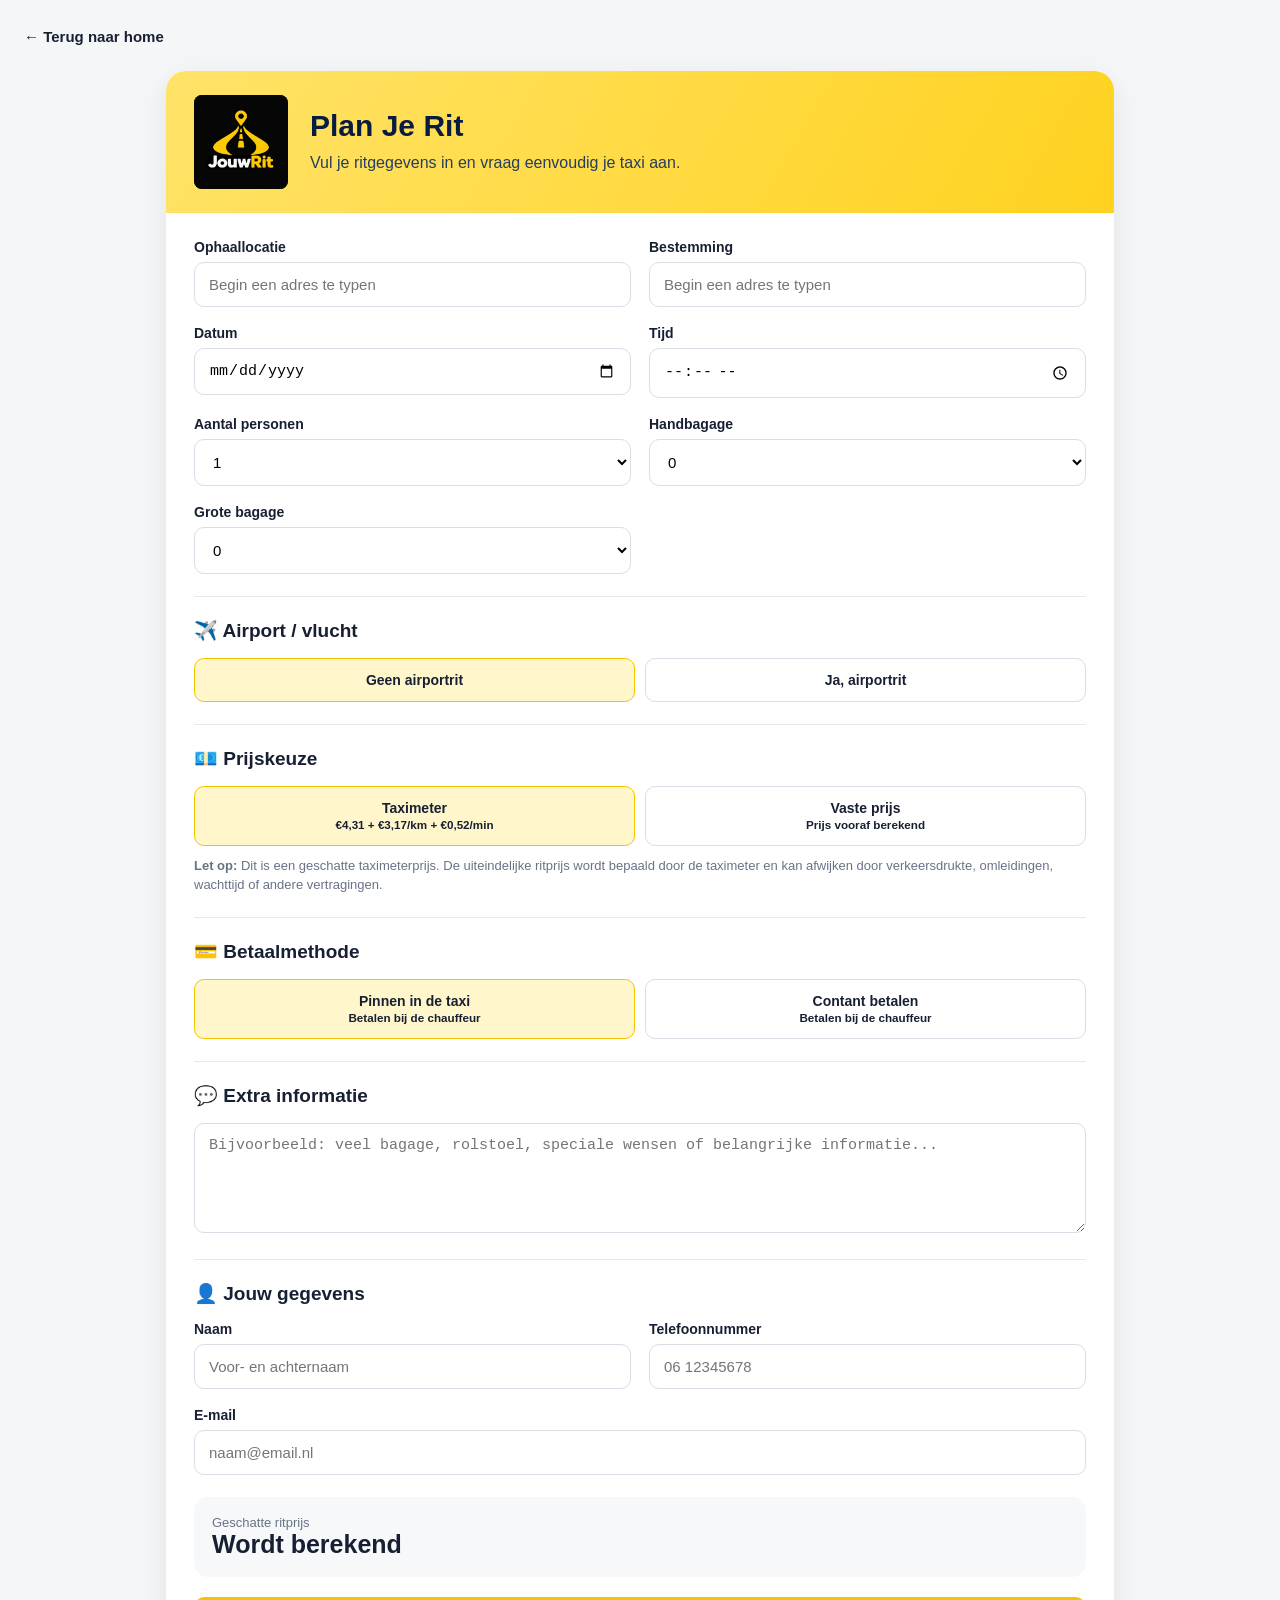
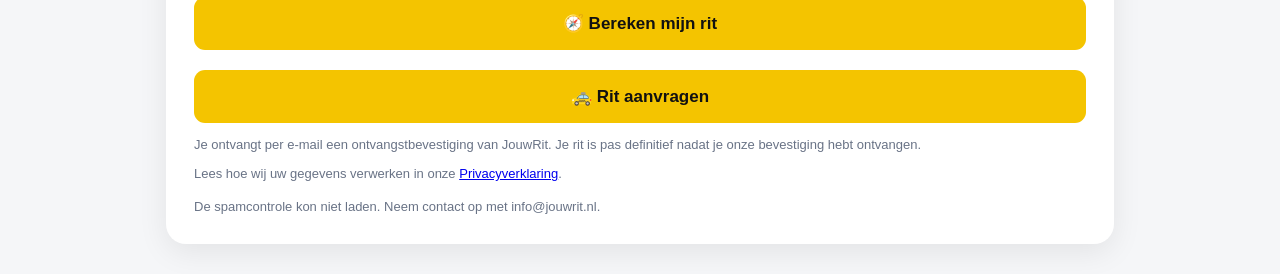
==== commit d4e63d89: "Add files via upload" ====
--- a/booking.html
+++ b/booking.html
@@ -131,12 +131,15 @@
 
     <button id="calculateBooking" type="button" onclick="calculateRoute()">🧭 Bereken mijn rit</button>
     <button id="sendBooking" type="button" onclick="submitBooking()">🚕 Rit aanvragen</button>
-    <div class="note">Je aanvraag wordt via FormSubmit per e-mail naar JouwRit verstuurd. Je rit is pas definitief nadat je onze bevestiging hebt ontvangen.</div>
+    <div id="bookingSpamCheck" style="margin-top:12px"></div>
+    <div class="note">Je ontvangt per e-mail een ontvangstbevestiging van JouwRit. Je rit is pas definitief nadat je onze bevestiging hebt ontvangen.</div>
     <p class="note">Lees hoe wij uw gegevens verwerken in onze <a href="privacyverklaring.html">Privacyverklaring</a>.</p>
     <div id="result" class="note" role="status" aria-live="polite"></div>
   </div>
 </div>
 
+<script src="booking-email-config.js"></script>
+<script src="booking-email.js"></script>
 <script src="route-client.js"></script>
 <script src="airport-offers.js"></script>
 <script>
@@ -278,60 +281,16 @@
  const prijskeuze=document.querySelector('input[name="priceType"]:checked').value==='fixed' ? 'Vaste prijs' : 'Taximeter';
   const betaalmethode=document.querySelector('input[name="paymentMethod"]:checked').value;
 
-const bericht=`NIEUWE JOUWRIT AANVRAAG
-
-KLANTGEGEVENS
-Naam: ${value('name')}
-Telefoon: ${value('phone')}
-E-mail: ${value('email')}
-Betaalmethode: ${betaalmethode}
-
-RITGEGEVENS
-Ophalen: ${rit.pickup}
-Bestemming: ${rit.destination}
-Datum: ${value('date')}
-Tijd: ${value('time')}
-Personen: ${value('passengers')}
-Handbagage: ${value('handLuggage')}
-Grote bagage: ${value('largeLuggage')}
-
-VLUCHTGEGEVENS
-Airportrit: ${document.querySelector('input[name="airport"]:checked')?.value==="yes"?'Ja':'Nee'}
-Airport: ${document.getElementById('airport').value==='other'?value('otherAirport'):value('airport')}
-Vluchtnummer: ${value('flight')}
-Vluchttype: ${value('flightType')}
-Vluchttijd: ${value('flightTime')}
-Extra informatie: ${value('extra')}
-
-PRIJS EN AFSTAND
-Afstand: ${rit.km.toFixed(1)} km
-Geschatte reistijd: ${Math.round(rit.min)} minuten
-${rit.airportOffer?'Vaste luchthavenprijs (enkele reis)':'Geschatte ritprijs'}: €${rit.price.toFixed(2).replace('.',',')}
-Prijskeuze: ${prijskeuze}${rit.airportOffer?'\nLuchthaventarief: '+rit.airportOffer.town+' → '+rit.airportOffer.airport+'\nEnkele reis naar de luchthaven. Geen retourrit inbegrepen.':''}`;
-
-  const confirmation='Bedankt voor uw aanvraag. Wij controleren de beschikbaarheid en bevestigen uw rit zo snel mogelijk. Uw rit is pas definitief nadat u onze bevestiging heeft ontvangen.';
-  const form=document.createElement('form');
-  form.method='POST';
-  form.action='https://formsubmit.co/kaamilcabdi@hotmail.com';
-  const next=new URL('booking.html',location.href);
-  next.searchParams.set('sent','1');
-  const fields={
-    _subject:'Nieuwe JouwRit aanvraag – '+value('date')+' '+value('time'),
-    _template:'table',
-    _next:next.href,
-    _autoresponse:confirmation,
-    name:value('name'),
-    email:value('email'),
-    Telefoon:value('phone'),
-    Ritgegevens:bericht
-  };
-  for(const [name,value] of Object.entries(fields)){
-    const input=document.createElement('input');
-    input.type='hidden';input.name=name;input.value=value;form.appendChild(input);
-  }
-  document.body.appendChild(form);
-  document.getElementById('result').textContent='Je wordt doorgestuurd om je aanvraag veilig te verzenden…';
-  form.submit();
+  sendJouwRitBooking({
+    name:value('name'),email:value('email'),phone:value('phone'),
+    pickup:rit.pickup,destination:rit.destination,date:value('date'),time:value('time'),
+    passengers:value('passengers'),handLuggage:value('handLuggage'),largeLuggage:value('largeLuggage'),
+    airport:document.querySelector('input[name="airport"]:checked')?.value==='yes'?(document.getElementById('airport').value==='other'?value('otherAirport'):value('airport')):'-',
+    flight:value('flight'),flightType:value('flightType'),flightTime:value('flightTime'),
+    payment:betaalmethode,priceType:prijskeuze,km:rit.km.toFixed(1),minutes:String(Math.round(rit.min)),
+    price:rit.price.toFixed(2).replace('.',','),offer:rit.airportOffer?rit.airportOffer.town+' → '+rit.airportOffer.airport+'; enkele reis, geen retour':'-',
+    extra:value('extra').replace(/[\r\n\t]+/g,' ')
+  });
 
 }
 if(bookingParams.get('sent')==='1'){
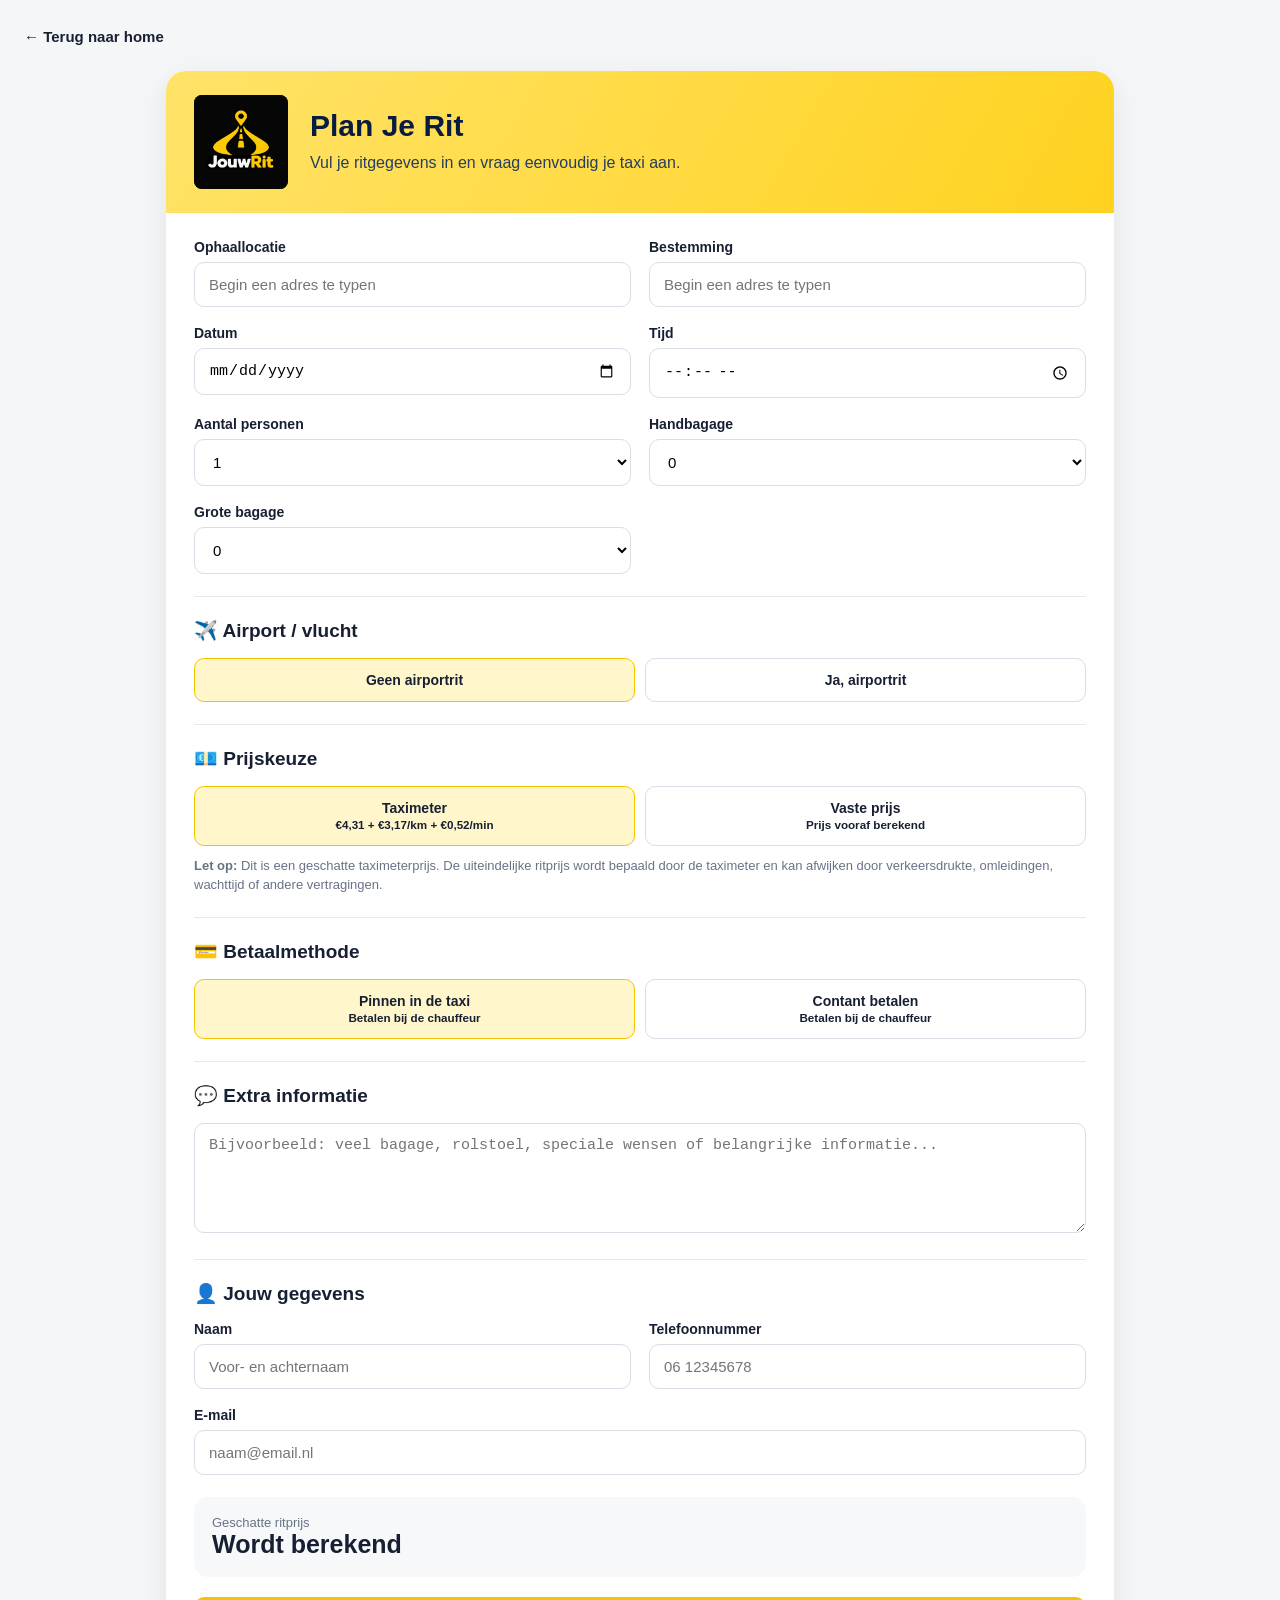
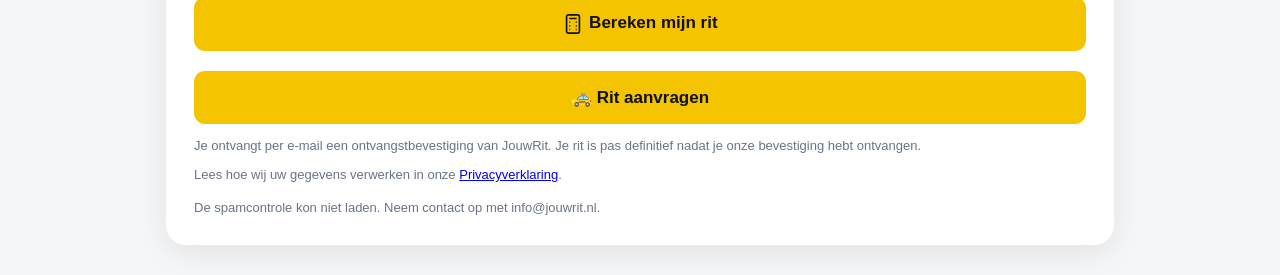
==== commit df13a0a8: "Add files via upload" ====
--- a/booking.html
+++ b/booking.html
@@ -42,6 +42,12 @@
 
 .booking-logo{object-fit:contain;border-radius:8px;box-shadow:none;background:#202326}
 .airport-offer{margin-top:18px;padding:14px 16px;background:#fff6cc;border:1px solid #e9cf66;border-radius:10px;line-height:1.5;font-size:14px}
+
+.grid>*{min-width:0}input,select,textarea{min-width:0;max-width:100%}
+input[type="date"],input[type="time"]{display:block;appearance:none;-webkit-appearance:none;min-height:46px;width:100%;min-width:0}
+input::-webkit-date-and-time-value{text-align:left;min-width:0}
+[hidden]{display:none!important}#bookingSuccess{padding:20px 0;line-height:1.6}#bookingSuccess h2{font-size:24px;color:#172033}
+.success-actions{display:flex;flex-wrap:wrap;gap:12px;margin-top:24px}.success-actions a{padding:12px 18px;border-radius:10px;background:#f4c400;color:#172033;font-weight:bold;text-decoration:none}
 </style>
 <link rel="stylesheet" href="brand-privacy.css">
 </head>
@@ -54,6 +60,7 @@
       <div><h1>Plan Je Rit</h1><p class="sub">Vul je ritgegevens in en vraag eenvoudig je taxi aan.</p></div>
     </header>
 
+    <div id="bookingFields">
     <div class="grid">
       <div><label for="pickup">Ophaallocatie</label><div class="autocomplete"><input id="pickup" placeholder="Begin een adres te typen" autocomplete="off" aria-autocomplete="list"><div id="pickupSuggestions" class="suggestions" role="listbox"></div></div></div>
       <div><label for="destination">Bestemming</label><div class="autocomplete"><input id="destination" placeholder="Begin een adres te typen" autocomplete="off" aria-autocomplete="list"><div id="destinationSuggestions" class="suggestions" role="listbox"></div></div></div>
@@ -129,12 +136,19 @@
       <div id="routeSummary" class="muted"></div>
     </div>
 
-    <button id="calculateBooking" type="button" onclick="calculateRoute()">🧭 Bereken mijn rit</button>
+    <button id="calculateBooking" type="button" onclick="calculateRoute()"><svg width="22" height="22" viewBox="0 0 24 24" fill="none" stroke="currentColor" stroke-width="1.8" aria-hidden="true" style="vertical-align:middle"><rect x="5" y="2" width="14" height="20" rx="2"/><path d="M8 6h8M8 10h1m6 0h1M8 14h1m6 0h1M8 18h1m6 0h1"/></svg> Bereken mijn rit</button>
     <button id="sendBooking" type="button" onclick="submitBooking()">🚕 Rit aanvragen</button>
     <div id="bookingSpamCheck" style="margin-top:12px"></div>
     <div class="note">Je ontvangt per e-mail een ontvangstbevestiging van JouwRit. Je rit is pas definitief nadat je onze bevestiging hebt ontvangen.</div>
     <p class="note">Lees hoe wij uw gegevens verwerken in onze <a href="privacyverklaring.html">Privacyverklaring</a>.</p>
     <div id="result" class="note" role="status" aria-live="polite"></div>
+    </div>
+    <section id="bookingSuccess" hidden tabindex="-1" aria-labelledby="successTitle">
+      <h2 id="successTitle">✓ Uw ritaanvraag is ontvangen!</h2>
+      <p>U ontvangt een e-mail. Uw rit is pas definitief na onze bevestiging.</p>
+      <p>Referentie: <strong id="successReference"></strong></p>
+      <div class="success-actions"><a href="index.html">Terug naar home</a><a href="booking.html">Nieuwe rit aanvragen</a></div>
+    </section>
   </div>
 </div>
 
@@ -184,6 +198,7 @@
  document.getElementById('fixedInfo').classList.toggle('hidden',!fixed);
  document.getElementById('meterInfo').classList.toggle('hidden',fixed);
  document.getElementById('onlinePayment').classList.toggle('hidden',!fixed);
+ if(!fixed){const online=document.querySelector('#onlinePayment input');if(online.checked)document.querySelector('input[value="Pinnen in de taxi"]').checked=true;}
 }
 document.querySelectorAll('input[name="priceType"]').forEach(input=>input.addEventListener('change',()=>{
  document.getElementById('meterInfo').classList.toggle('hidden',document.querySelector('input[name="priceType"]:checked').value==='fixed');
@@ -236,7 +251,7 @@
 }
 if(bookingParams.get('priceType')==='fixed')document.querySelector('input[name="priceType"][value="fixed"]').checked=true;
 for(const option of document.getElementById('airport').options){const offer=JouwRitAirportOffers.get(option.value);if(offer){const name=option.value;option.value=name;option.textContent=name+' — '+JouwRit.money(offer.price)+'*';}}
-document.getElementById('airportOfferTerms').textContent=JouwRitAirportOffers.config.enabled?'* Alleen een enkele reis naar de luchthaven vanuit '+JouwRitAirportOffers.area()+'. Ophaaladres wordt gecontroleerd. Niet voor ophalen vanaf de luchthaven, retourritten of Eindhoven Airport.':'';
+document.getElementById('airportOfferTerms').textContent=JouwRitAirportOffers.config.enabled?'* Alleen een enkele reis naar de luchthaven vanuit '+JouwRitAirportOffers.area()+'. Ophaaladres wordt gecontroleerd. Deze speciale vaste tarieven gelden niet voor ophalen vanaf de luchthaven, retourritten of Eindhoven Airport. Ritten van en naar Eindhoven Airport blijven gewoon beschikbaar via de normale prijsberekening.':'';
 if(bookingParams.get('airportOffer')==='1'){document.querySelector('input[name="airport"][value="yes"]').checked=true;document.getElementById('airportFields').classList.remove('hidden');}
 togglePrice();
 document.getElementById('meterInfo').classList.toggle('hidden',bookingParams.get('priceType')==='fixed');
@@ -293,14 +308,6 @@
   });
 
 }
-if(bookingParams.get('sent')==='1'){
-  const notice=document.createElement('div');
-  notice.className='card';notice.setAttribute('role','status');notice.style.marginBottom='20px';
-  const heading=document.createElement('h1');heading.textContent='Bedankt voor uw aanvraag';
-  const message=document.createElement('p');message.textContent='Wij controleren de beschikbaarheid en bevestigen uw rit zo snel mogelijk. Uw rit is pas definitief nadat u onze bevestiging heeft ontvangen.';
-  notice.append(heading,message);document.querySelector('.wrap').prepend(notice);
-  history.replaceState(null,'',location.pathname);
-}
 </script>
 </body>
 </html>
